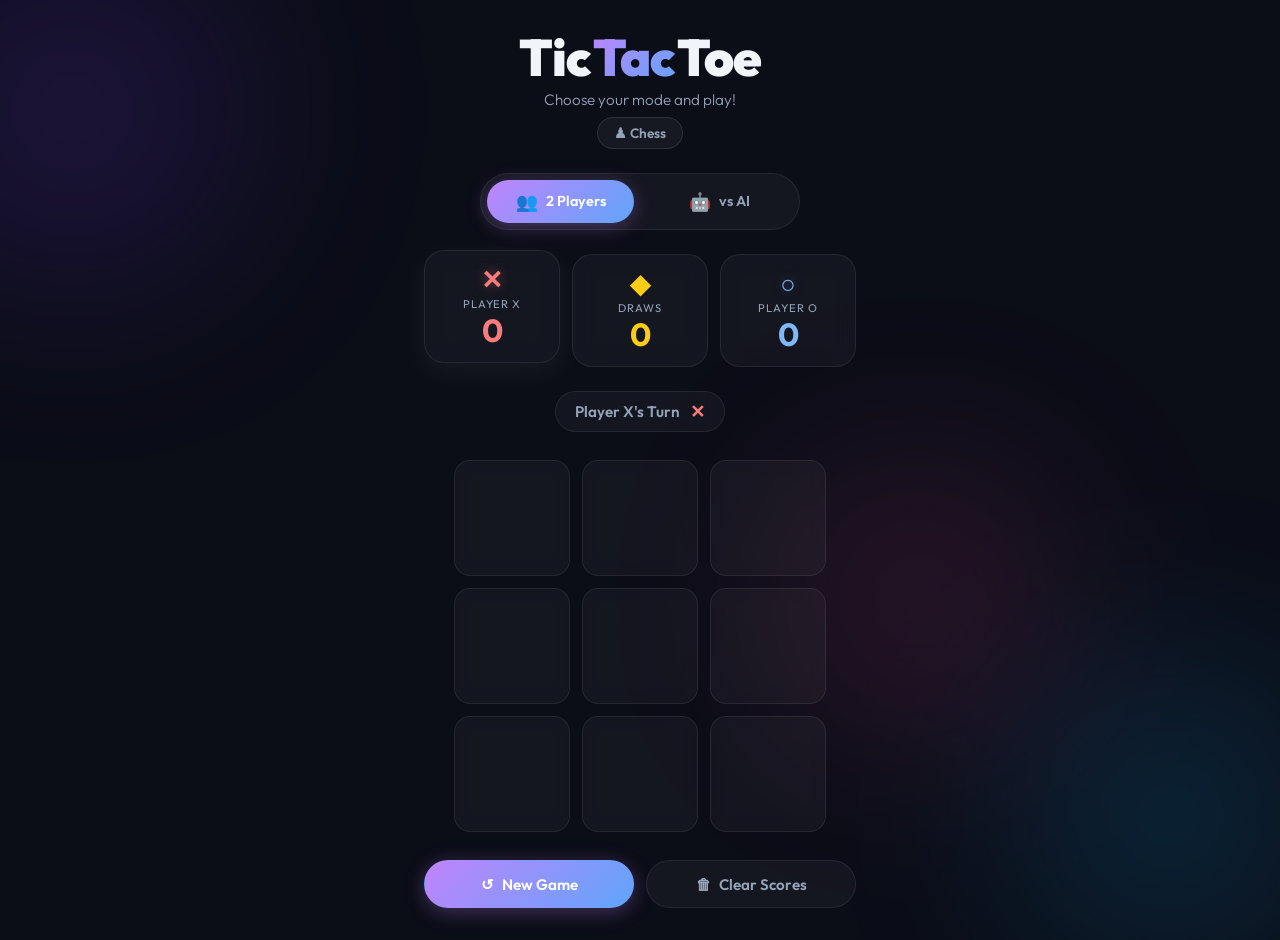
==== index.html @ 09482223 "Add files via upload" ====
<!DOCTYPE html>
<html lang="en">
<head>
  <meta charset="UTF-8" />
  <meta name="viewport" content="width=device-width, initial-scale=1.0"/>
  <meta name="description" content="A beautiful, modern Tic Tac Toe game with 2-player and AI modes."/>
  <title>Tic Tac Toe ✦</title>
  <link rel="preconnect" href="https://fonts.googleapis.com">
  <link href="https://fonts.googleapis.com/css2?family=Outfit:wght@300;400;600;700;900&display=swap" rel="stylesheet">
  <link rel="stylesheet" href="style.css"/>
</head>
<body>
  <div class="bg-orbs">
    <div class="orb orb-1"></div>
    <div class="orb orb-2"></div>
    <div class="orb orb-3"></div>
  </div>

  <div class="container">
    <!-- Header -->
    <header class="header">
      <h1 class="title">Tic<span class="accent">Tac</span>Toe</h1>
      <p class="subtitle">Choose your mode and play!</p>
      <div style="display:flex;gap:0.5rem;margin-top:0.5rem;flex-wrap:wrap;justify-content:center;">
        <a href="chess.html" style="display:inline-flex;align-items:center;gap:0.4rem;background:rgba(255,255,255,0.05);border:1px solid rgba(255,255,255,0.1);color:#94a3b8;text-decoration:none;padding:0.4rem 1rem;border-radius:50px;font-size:0.85rem;font-weight:600;transition:all 0.2s;" onmouseover="this.style.color='#f1f5f9';this.style.borderColor='#c084fc'" onmouseout="this.style.color='#94a3b8';this.style.borderColor='rgba(255,255,255,0.1)'">♟ Chess</a>
      
      </div>
    </header>


    <!-- Mode Selector -->
    <div class="mode-selector" id="modeSelector">
      <button class="mode-btn active" id="btn2P" onclick="setMode('2player')">
        <span class="mode-icon">👥</span>
        <span>2 Players</span>
      </button>
      <button class="mode-btn" id="btnAI" onclick="setMode('ai')">
        <span class="mode-icon">🤖</span>
        <span>vs AI</span>
      </button>
    </div>

    <!-- Scoreboard -->
    <div class="scoreboard">
      <div class="score-card" id="scoreX">
        <div class="score-symbol x-symbol">✕</div>
        <div class="score-label" id="labelX">Player X</div>
        <div class="score-value" id="scoreXVal">0</div>
      </div>
      <div class="score-card draws">
        <div class="score-symbol draw-symbol">◆</div>
        <div class="score-label">Draws</div>
        <div class="score-value" id="scoreDrawVal">0</div>
      </div>
      <div class="score-card" id="scoreO">
        <div class="score-symbol o-symbol">○</div>
        <div class="score-label" id="labelO">Player O</div>
        <div class="score-value" id="scoreOVal">0</div>
      </div>
    </div>

    <!-- Turn indicator -->
    <div class="turn-indicator" id="turnIndicator">
      <div class="turn-badge">
        <span id="turnText">Player X's Turn</span>
        <span class="turn-symbol" id="turnSymbol">✕</span>
      </div>
    </div>

    <!-- Game Board -->
    <div class="board" id="board">
      <div class="cell" id="cell-0" onclick="handleClick(0)"></div>
      <div class="cell" id="cell-1" onclick="handleClick(1)"></div>
      <div class="cell" id="cell-2" onclick="handleClick(2)"></div>
      <div class="cell" id="cell-3" onclick="handleClick(3)"></div>
      <div class="cell" id="cell-4" onclick="handleClick(4)"></div>
      <div class="cell" id="cell-5" onclick="handleClick(5)"></div>
      <div class="cell" id="cell-6" onclick="handleClick(6)"></div>
      <div class="cell" id="cell-7" onclick="handleClick(7)"></div>
      <div class="cell" id="cell-8" onclick="handleClick(8)"></div>
    </div>

    <!-- Action Buttons -->
    <div class="actions">
      <button class="btn btn-reset" onclick="resetGame()" id="resetBtn">
        <span>↺</span> New Game
      </button>
      <button class="btn btn-clear" onclick="clearScores()">
        <span>🗑</span> Clear Scores
      </button>
    </div>
  </div>

  <!-- Win Overlay -->
  <div class="overlay" id="overlay">
    <div class="result-card">
      <div class="result-emoji" id="resultEmoji">🎉</div>
      <div class="result-title" id="resultTitle">Player X Wins!</div>
      <div class="result-sub" id="resultSub">Congratulations!</div>
      <button class="btn btn-play-again" onclick="resetGame()">Play Again</button>
    </div>
  </div>

  <!-- Confetti Canvas -->
  <canvas id="confettiCanvas"></canvas>

  <script src="script.js"></script>
</body>
</html>
---- style.css ----
/* === Reset & Base === */
*, *::before, *::after {
  box-sizing: border-box;
  margin: 0;
  padding: 0;
}

:root {
  --bg: #0b0d17;
  --surface: rgba(255,255,255,0.04);
  --surface-hover: rgba(255,255,255,0.08);
  --border: rgba(255,255,255,0.08);
  --x-color: #f87c7c;
  --x-glow: rgba(248,124,124,0.4);
  --o-color: #7eb8f7;
  --o-glow: rgba(126,184,247,0.4);
  --accent: #c084fc;
  --accent-glow: rgba(192,132,252,0.3);
  --text: #f1f5f9;
  --muted: #94a3b8;
  --draw-color: #facc15;
  --win-highlight: rgba(250,204,21,0.15);
  --radius: 20px;
  --cell-radius: 16px;
}

html { scroll-behavior: smooth; }

body {
  font-family: 'Outfit', sans-serif;
  background: var(--bg);
  color: var(--text);
  min-height: 100vh;
  display: flex;
  align-items: center;
  justify-content: center;
  overflow-x: hidden;
  position: relative;
}

/* === Background Orbs === */
.bg-orbs {
  position: fixed;
  inset: 0;
  pointer-events: none;
  z-index: 0;
}

.orb {
  position: absolute;
  border-radius: 50%;
  filter: blur(100px);
  opacity: 0.25;
  animation: float 8s ease-in-out infinite;
}

.orb-1 {
  width: 400px; height: 400px;
  background: radial-gradient(circle, #7c3aed, transparent);
  top: -10%; left: -10%;
  animation-delay: 0s;
}

.orb-2 {
  width: 350px; height: 350px;
  background: radial-gradient(circle, #0ea5e9, transparent);
  bottom: -10%; right: -5%;
  animation-delay: 3s;
}

.orb-3 {
  width: 300px; height: 300px;
  background: radial-gradient(circle, #ec4899, transparent);
  top: 50%; left: 60%;
  animation-delay: 6s;
}

@keyframes float {
  0%, 100% { transform: translateY(0px) scale(1); }
  50% { transform: translateY(-30px) scale(1.05); }
}

/* === Container === */
.container {
  position: relative;
  z-index: 1;
  width: min(480px, 95vw);
  padding: 2rem 1.5rem;
  display: flex;
  flex-direction: column;
  align-items: center;
  gap: 1.5rem;
}

/* === Header === */
.header {
  text-align: center;
}

.title {
  font-size: clamp(2.4rem, 8vw, 3.2rem);
  font-weight: 900;
  letter-spacing: -1px;
  color: var(--text);
  line-height: 1;
}

.title .accent {
  background: linear-gradient(135deg, var(--accent), #60a5fa);
  -webkit-background-clip: text;
  -webkit-text-fill-color: transparent;
  background-clip: text;
  padding: 0 2px;
}

.subtitle {
  color: var(--muted);
  font-size: 0.95rem;
  margin-top: 0.4rem;
  font-weight: 300;
}

/* === Mode Selector === */
.mode-selector {
  display: flex;
  gap: 0.75rem;
  background: var(--surface);
  border: 1px solid var(--border);
  border-radius: 50px;
  padding: 6px;
  width: 100%;
  max-width: 320px;
}

.mode-btn {
  flex: 1;
  display: flex;
  align-items: center;
  justify-content: center;
  gap: 0.5rem;
  padding: 0.6rem 1rem;
  border: none;
  border-radius: 50px;
  background: transparent;
  color: var(--muted);
  font-family: 'Outfit', sans-serif;
  font-size: 0.9rem;
  font-weight: 600;
  cursor: pointer;
  transition: all 0.3s ease;
}

.mode-btn .mode-icon { font-size: 1.1rem; }

.mode-btn.active {
  background: linear-gradient(135deg, var(--accent), #60a5fa);
  color: white;
  box-shadow: 0 4px 20px var(--accent-glow);
}

.mode-btn:not(.active):hover {
  background: var(--surface-hover);
  color: var(--text);
}

/* === Scoreboard === */
.scoreboard {
  display: flex;
  gap: 0.75rem;
  width: 100%;
}

.score-card {
  flex: 1;
  background: var(--surface);
  border: 1px solid var(--border);
  border-radius: var(--radius);
  padding: 1rem 0.75rem;
  text-align: center;
  backdrop-filter: blur(12px);
  transition: transform 0.2s, box-shadow 0.2s;
}

.score-card.active-turn {
  transform: translateY(-4px);
  box-shadow: 0 8px 30px rgba(255,255,255,0.06);
}

.score-symbol {
  font-size: 1.6rem;
  font-weight: 900;
  line-height: 1;
  margin-bottom: 0.3rem;
}

.x-symbol { color: var(--x-color); text-shadow: 0 0 12px var(--x-glow); }
.o-symbol { color: var(--o-color); text-shadow: 0 0 12px var(--o-glow); }
.draw-symbol { color: var(--draw-color); }

.score-label {
  font-size: 0.7rem;
  color: var(--muted);
  font-weight: 400;
  text-transform: uppercase;
  letter-spacing: 0.08em;
}

.score-value {
  font-size: 2rem;
  font-weight: 700;
  margin-top: 0.2rem;
  line-height: 1;
}

#scoreX .score-value { color: var(--x-color); }
#scoreO .score-value { color: var(--o-color); }
.draws .score-value { color: var(--draw-color); }

/* === Turn Indicator === */
.turn-indicator {
  width: 100%;
  display: flex;
  justify-content: center;
}

.turn-badge {
  display: inline-flex;
  align-items: center;
  gap: 0.6rem;
  background: var(--surface);
  border: 1px solid var(--border);
  border-radius: 50px;
  padding: 0.5rem 1.2rem;
  font-size: 0.95rem;
  font-weight: 600;
  color: var(--muted);
  backdrop-filter: blur(12px);
  transition: all 0.3s ease;
}

.turn-symbol {
  font-size: 1.1rem;
  font-weight: 900;
  transition: color 0.3s;
}

.turn-badge.x-turn .turn-symbol { color: var(--x-color); }
.turn-badge.o-turn .turn-symbol { color: var(--o-color); }

/* === Board === */
.board {
  display: grid;
  grid-template-columns: repeat(3, 1fr);
  gap: 12px;
  width: 100%;
  max-width: 380px;
  aspect-ratio: 1;
  padding: 4px;
}

.cell {
  background: var(--surface);
  border: 1px solid var(--border);
  border-radius: var(--cell-radius);
  display: flex;
  align-items: center;
  justify-content: center;
  font-size: clamp(2.5rem, 10vw, 3.8rem);
  font-weight: 900;
  cursor: pointer;
  transition: all 0.2s cubic-bezier(0.34, 1.56, 0.64, 1);
  position: relative;
  overflow: hidden;
  user-select: none;
  backdrop-filter: blur(8px);
}

.cell::before {
  content: '';
  position: absolute;
  inset: 0;
  background: var(--surface-hover);
  opacity: 0;
  transition: opacity 0.2s;
  border-radius: inherit;
}

.cell:hover:not(.taken)::before { opacity: 1; }
.cell:hover:not(.taken) { transform: scale(1.04); }
.cell:active:not(.taken) { transform: scale(0.97); }

.cell.x-cell {
  color: var(--x-color);
  text-shadow: 0 0 20px var(--x-glow);
  border-color: rgba(248,124,124,0.2);
  background: rgba(248,124,124,0.06);
}

.cell.o-cell {
  color: var(--o-color);
  text-shadow: 0 0 20px var(--o-glow);
  border-color: rgba(126,184,247,0.2);
  background: rgba(126,184,247,0.06);
}

.cell.taken { cursor: not-allowed; }

.cell.winner {
  background: var(--win-highlight);
  border-color: var(--draw-color);
  box-shadow: 0 0 20px rgba(250,204,21,0.3), inset 0 0 20px rgba(250,204,21,0.1);
  animation: winPulse 0.6s ease forwards;
}

@keyframes winPulse {
  0% { transform: scale(1); }
  50% { transform: scale(1.1); }
  100% { transform: scale(1.05); }
}

/* Cell pop-in animation */
@keyframes popIn {
  0% { transform: scale(0) rotate(-10deg); opacity: 0; }
  70% { transform: scale(1.15) rotate(5deg); }
  100% { transform: scale(1) rotate(0deg); opacity: 1; }
}

.cell-content {
  animation: popIn 0.35s cubic-bezier(0.34, 1.56, 0.64, 1) forwards;
  display: inline-block;
}

/* === Action Buttons === */
.actions {
  display: flex;
  gap: 0.75rem;
  width: 100%;
}

.btn {
  flex: 1;
  display: flex;
  align-items: center;
  justify-content: center;
  gap: 0.5rem;
  padding: 0.85rem 1.2rem;
  border: 1px solid var(--border);
  border-radius: 50px;
  font-family: 'Outfit', sans-serif;
  font-size: 0.95rem;
  font-weight: 600;
  cursor: pointer;
  transition: all 0.25s ease;
}

.btn-reset {
  background: linear-gradient(135deg, var(--accent), #60a5fa);
  color: white;
  border-color: transparent;
  box-shadow: 0 4px 20px var(--accent-glow);
}

.btn-reset:hover {
  transform: translateY(-2px);
  box-shadow: 0 8px 30px var(--accent-glow);
}

.btn-clear {
  background: var(--surface);
  color: var(--muted);
}

.btn-clear:hover {
  background: rgba(248,113,113,0.1);
  border-color: rgba(248,113,113,0.3);
  color: #f87171;
  transform: translateY(-2px);
}

/* === Win Overlay === */
.overlay {
  position: fixed;
  inset: 0;
  background: rgba(0,0,0,0.75);
  backdrop-filter: blur(10px);
  display: flex;
  align-items: center;
  justify-content: center;
  z-index: 100;
  opacity: 0;
  pointer-events: none;
  transition: opacity 0.4s ease;
}

.overlay.show {
  opacity: 1;
  pointer-events: all;
}

.result-card {
  background: rgba(15,18,30,0.95);
  border: 1px solid var(--border);
  border-radius: 28px;
  padding: 2.5rem 3rem;
  text-align: center;
  transform: scale(0.6) translateY(40px);
  transition: transform 0.4s cubic-bezier(0.34, 1.56, 0.64, 1);
  box-shadow: 0 30px 80px rgba(0,0,0,0.5);
  min-width: 280px;
}

.overlay.show .result-card {
  transform: scale(1) translateY(0);
}

.result-emoji {
  font-size: 4rem;
  margin-bottom: 0.5rem;
  animation: bounce 0.6s ease 0.3s both;
}

@keyframes bounce {
  0% { transform: scale(0); }
  60% { transform: scale(1.25); }
  100% { transform: scale(1); }
}

.result-title {
  font-size: 1.8rem;
  font-weight: 800;
  background: linear-gradient(135deg, var(--accent), #60a5fa);
  -webkit-background-clip: text;
  -webkit-text-fill-color: transparent;
  background-clip: text;
  margin-bottom: 0.3rem;
}

.result-sub {
  color: var(--muted);
  font-size: 0.95rem;
  margin-bottom: 1.5rem;
}

.btn-play-again {
  width: 100%;
  padding: 0.9rem;
  border-radius: 50px;
  background: linear-gradient(135deg, var(--accent), #60a5fa);
  color: white;
  border: none;
  font-family: 'Outfit', sans-serif;
  font-size: 1rem;
  font-weight: 700;
  cursor: pointer;
  transition: all 0.25s ease;
  box-shadow: 0 4px 20px var(--accent-glow);
}

.btn-play-again:hover {
  transform: translateY(-2px);
  box-shadow: 0 8px 30px var(--accent-glow);
}

/* === Confetti Canvas === */
#confettiCanvas {
  position: fixed;
  inset: 0;
  pointer-events: none;
  z-index: 200;
  width: 100%;
  height: 100%;
}

/* === AI Thinking Indicator === */
.thinking {
  animation: thinkingPulse 0.8s ease-in-out infinite;
}

@keyframes thinkingPulse {
  0%, 100% { opacity: 1; }
  50% { opacity: 0.4; }
}

/* === Responsive === */
@media (max-width: 400px) {
  .container { padding: 1.2rem 1rem; gap: 1rem; }
  .board { gap: 8px; }
  .scoreboard { gap: 0.5rem; }
  .score-card { padding: 0.75rem 0.5rem; }
  .actions { flex-direction: column; }
}
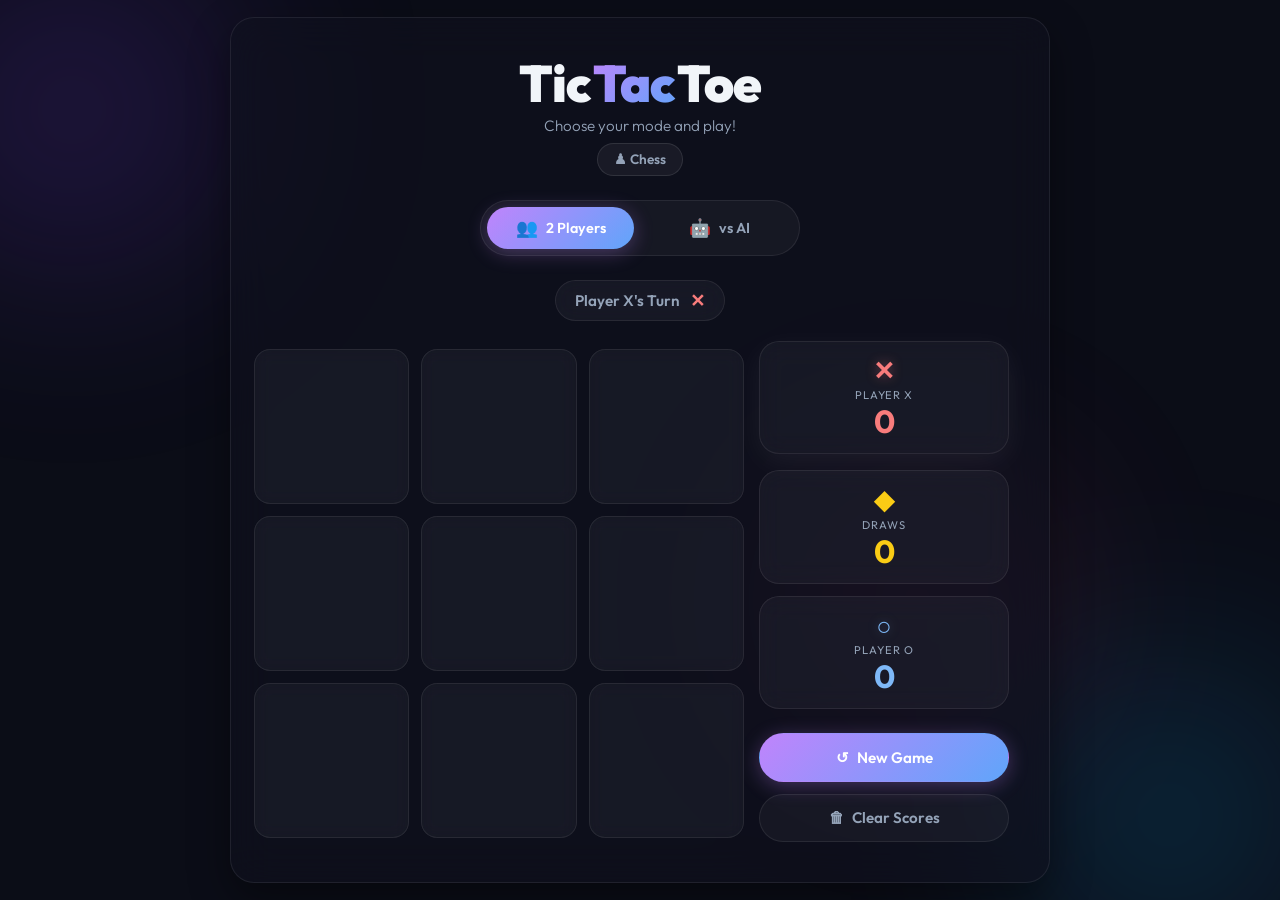
==== commit f81b8502: "Add files via upload" ====
--- a/index.html
+++ b/index.html
@@ -40,23 +40,11 @@
       </button>
     </div>
 
-    <!-- Scoreboard -->
-    <div class="scoreboard">
-      <div class="score-card" id="scoreX">
-        <div class="score-symbol x-symbol">✕</div>
-        <div class="score-label" id="labelX">Player X</div>
-        <div class="score-value" id="scoreXVal">0</div>
-      </div>
-      <div class="score-card draws">
-        <div class="score-symbol draw-symbol">◆</div>
-        <div class="score-label">Draws</div>
-        <div class="score-value" id="scoreDrawVal">0</div>
-      </div>
-      <div class="score-card" id="scoreO">
-        <div class="score-symbol o-symbol">○</div>
-        <div class="score-label" id="labelO">Player O</div>
-        <div class="score-value" id="scoreOVal">0</div>
-      </div>
+    <!-- AI Level Selector -->
+    <div class="level-selector" id="levelSelector" style="display: none;">
+      <button class="level-btn" id="btnNormal" onclick="setAiLevel('normal')">Normal</button>
+      <button class="level-btn" id="btnMedium" onclick="setAiLevel('medium')">Medium</button>
+      <button class="level-btn active" id="btnHigh" onclick="setAiLevel('high')">High</button>
     </div>
 
     <!-- Turn indicator -->
@@ -67,27 +55,52 @@
       </div>
     </div>
 
-    <!-- Game Board -->
-    <div class="board" id="board">
-      <div class="cell" id="cell-0" onclick="handleClick(0)"></div>
-      <div class="cell" id="cell-1" onclick="handleClick(1)"></div>
-      <div class="cell" id="cell-2" onclick="handleClick(2)"></div>
-      <div class="cell" id="cell-3" onclick="handleClick(3)"></div>
-      <div class="cell" id="cell-4" onclick="handleClick(4)"></div>
-      <div class="cell" id="cell-5" onclick="handleClick(5)"></div>
-      <div class="cell" id="cell-6" onclick="handleClick(6)"></div>
-      <div class="cell" id="cell-7" onclick="handleClick(7)"></div>
-      <div class="cell" id="cell-8" onclick="handleClick(8)"></div>
-    </div>
+    <div class="game-layout">
+      <div class="game-main">
+        <!-- Game Board -->
+        <div class="board" id="board">
+          <div class="cell" id="cell-0" onclick="handleClick(0)"></div>
+          <div class="cell" id="cell-1" onclick="handleClick(1)"></div>
+          <div class="cell" id="cell-2" onclick="handleClick(2)"></div>
+          <div class="cell" id="cell-3" onclick="handleClick(3)"></div>
+          <div class="cell" id="cell-4" onclick="handleClick(4)"></div>
+          <div class="cell" id="cell-5" onclick="handleClick(5)"></div>
+          <div class="cell" id="cell-6" onclick="handleClick(6)"></div>
+          <div class="cell" id="cell-7" onclick="handleClick(7)"></div>
+          <div class="cell" id="cell-8" onclick="handleClick(8)"></div>
+        </div>
+      </div>
 
-    <!-- Action Buttons -->
-    <div class="actions">
-      <button class="btn btn-reset" onclick="resetGame()" id="resetBtn">
-        <span>↺</span> New Game
-      </button>
-      <button class="btn btn-clear" onclick="clearScores()">
-        <span>🗑</span> Clear Scores
-      </button>
+      <div class="game-sidebar">
+        <!-- Scoreboard -->
+        <div class="scoreboard">
+          <div class="score-card" id="scoreX">
+            <div class="score-symbol x-symbol">✕</div>
+            <div class="score-label" id="labelX">Player X</div>
+            <div class="score-value" id="scoreXVal">0</div>
+          </div>
+          <div class="score-card draws">
+            <div class="score-symbol draw-symbol">◆</div>
+            <div class="score-label">Draws</div>
+            <div class="score-value" id="scoreDrawVal">0</div>
+          </div>
+          <div class="score-card" id="scoreO">
+            <div class="score-symbol o-symbol">○</div>
+            <div class="score-label" id="labelO">Player O</div>
+            <div class="score-value" id="scoreOVal">0</div>
+          </div>
+        </div>
+
+        <!-- Action Buttons -->
+        <div class="actions">
+          <button class="btn btn-reset" onclick="resetGame()" id="resetBtn">
+            <span>↺</span> New Game
+          </button>
+          <button class="btn btn-clear" onclick="clearScores()">
+            <span>🗑</span> Clear Scores
+          </button>
+        </div>
+      </div>
     </div>
   </div>
 
--- a/style.css
+++ b/style.css
@@ -84,12 +84,45 @@
 .container {
   position: relative;
   z-index: 1;
-  width: min(480px, 95vw);
-  padding: 2rem 1.5rem;
+  width: min(820px, 95vw);
+  padding: 2.5rem;
+  background: rgba(15, 18, 30, 0.6);
+  border: 1px solid var(--border);
+  border-radius: 24px;
+  backdrop-filter: blur(20px);
+  box-shadow: 0 16px 40px rgba(0, 0, 0, 0.4);
   display: flex;
   flex-direction: column;
   align-items: center;
   gap: 1.5rem;
+}
+
+/* === Game Layout === */
+.game-layout {
+  display: flex;
+  flex-direction: row;
+  align-items: stretch;
+  justify-content: center;
+  gap: 2rem;
+  width: 100%;
+}
+
+.game-main {
+  display: flex;
+  flex-direction: column;
+  align-items: center;
+  justify-content: stretch;
+  flex: 1;
+}
+
+.game-sidebar {
+  display: flex;
+  flex-direction: column;
+  align-items: stretch;
+  justify-content: space-between;
+  gap: 1.5rem;
+  width: 100%;
+  max-width: 250px;
 }
 
 /* === Header === */
@@ -163,9 +196,48 @@
   color: var(--text);
 }
 
+/* === Level Selector === */
+.level-selector {
+  display: flex;
+  gap: 0.5rem;
+  background: var(--surface);
+  border: 1px solid var(--border);
+  border-radius: 50px;
+  padding: 4px;
+  width: 100%;
+  max-width: 280px;
+  margin-top: -0.5rem;
+}
+
+.level-btn {
+  flex: 1;
+  padding: 0.4rem 0.5rem;
+  border: none;
+  border-radius: 50px;
+  background: transparent;
+  color: var(--muted);
+  font-family: 'Outfit', sans-serif;
+  font-size: 0.8rem;
+  font-weight: 600;
+  cursor: pointer;
+  transition: all 0.3s ease;
+}
+
+.level-btn.active {
+  background: rgba(255,255,255,0.1);
+  color: var(--text);
+  box-shadow: 0 2px 10px rgba(0,0,0,0.2);
+}
+
+.level-btn:not(.active):hover {
+  background: var(--surface-hover);
+  color: var(--text);
+}
+
 /* === Scoreboard === */
 .scoreboard {
   display: flex;
+  flex-direction: column;
   gap: 0.75rem;
   width: 100%;
 }
@@ -251,9 +323,9 @@
 .board {
   display: grid;
   grid-template-columns: repeat(3, 1fr);
+  grid-template-rows: repeat(3, 1fr);
   gap: 12px;
-  width: 100%;
-  max-width: 380px;
+  height: 100%;
   aspect-ratio: 1;
   padding: 4px;
 }
@@ -333,6 +405,7 @@
 /* === Action Buttons === */
 .actions {
   display: flex;
+  flex-direction: column;
   gap: 0.75rem;
   width: 100%;
 }
@@ -482,10 +555,39 @@
 }
 
 /* === Responsive === */
+@media (max-width: 768px) {
+  .game-layout {
+    flex-direction: column;
+    align-items: center;
+    gap: 1rem;
+  }
+  .game-main {
+    width: 100%;
+    flex: none;
+    gap: 0;
+  }
+  .board {
+    height: auto;
+    width: 100%;
+    max-width: 380px;
+    margin: 0;
+  }
+  .game-sidebar {
+    width: 100%;
+    max-width: 380px;
+  }
+  .scoreboard, .actions {
+    flex-direction: row;
+  }
+  .actions {
+    flex-wrap: wrap;
+  }
+}
+
 @media (max-width: 400px) {
   .container { padding: 1.2rem 1rem; gap: 1rem; }
   .board { gap: 8px; }
-  .scoreboard { gap: 0.5rem; }
+  .scoreboard { gap: 0.5rem; flex-direction: column; }
   .score-card { padding: 0.75rem 0.5rem; }
   .actions { flex-direction: column; }
 }
